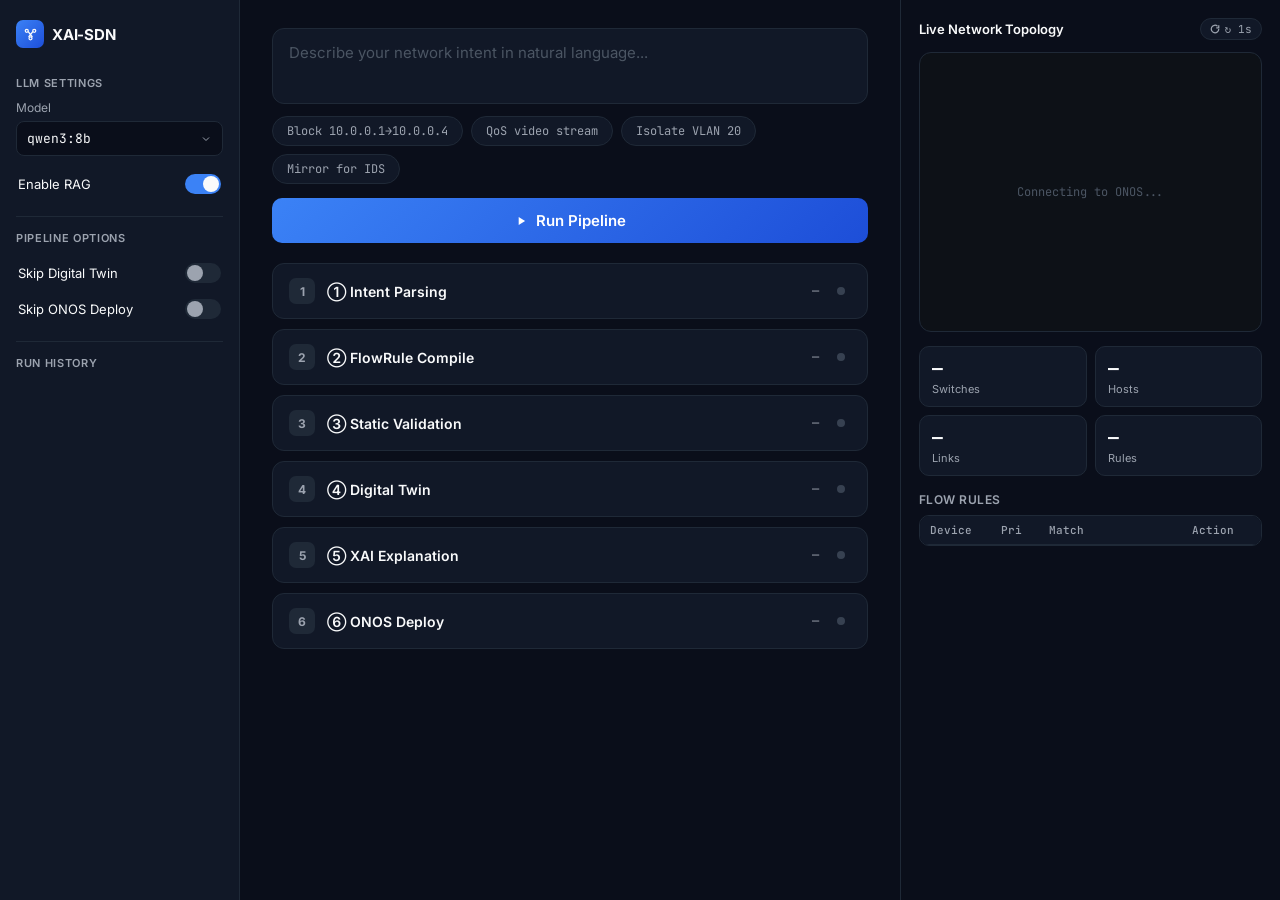
==== endTOend/static/index.html @ b3270e00 "chore(endTOend): reorganize folder structure for readability - Move IMPLEMENTATION.md, PAPER_DIRECTI" ====
<!DOCTYPE html>
<html lang="en">
<head>
  <meta charset="utf-8">
  <meta name="viewport" content="width=device-width, initial-scale=1">
  <title>XAI-SDN Pipeline</title>
  <link rel="preconnect" href="https://fonts.googleapis.com">
  <link href="https://fonts.googleapis.com/css2?family=Inter:wght@400;500;600;700&family=JetBrains+Mono:wght@400;500&display=swap" rel="stylesheet">
  <link rel="stylesheet" href="style.css">
  <script src="https://d3js.org/d3.v7.min.js"></script>
</head>
<body>
<div id="app">

  <!-- ── LEFT SIDEBAR ──────────────────────────────────────── -->
  <aside id="sidebar">
    <div class="sidebar-logo">
      <div class="logo-icon">
        <svg width="15" height="15" viewBox="0 0 24 24" fill="none" stroke="#f9fafb" stroke-width="2">
          <circle cx="6" cy="6" r="2.4"/>
          <circle cx="18" cy="6" r="2.4"/>
          <circle cx="12" cy="18" r="2.4"/>
          <path d="M8 7l7 9M16 7l-7 9"/>
        </svg>
      </div>
      <span class="logo-text">XAI-SDN</span>
    </div>

    <div class="sidebar-section-label">LLM SETTINGS</div>
    <div class="sidebar-field">
      <div class="sidebar-field-label">Model</div>
      <select id="model-select" class="select">
        <optgroup label="Ollama (Local)">
          <option value="qwen3:8b">qwen3:8b</option>
          <option value="gemma3:8b">gemma3:8b</option>
        </optgroup>
        <optgroup label="Gemini (API)">
          <option value="gemini-3.1-flash-lite">gemini-3.1-flash-lite</option>
          <option value="gemini-2.0-flash">gemini-2.0-flash</option>
        </optgroup>
      </select>
    </div>
    <div class="toggle-row">
      <span class="toggle-label">Enable RAG</span>
      <label class="toggle">
        <input type="checkbox" id="toggle-rag" checked>
        <span class="toggle-track"></span>
      </label>
    </div>

    <div class="sidebar-divider"></div>

    <div class="sidebar-section-label">PIPELINE OPTIONS</div>
    <div class="toggle-row">
      <span class="toggle-label">Skip Digital Twin</span>
      <label class="toggle">
        <input type="checkbox" id="toggle-twin">
        <span class="toggle-track"></span>
      </label>
    </div>
    <div class="toggle-row">
      <span class="toggle-label">Skip ONOS Deploy</span>
      <label class="toggle">
        <input type="checkbox" id="toggle-deploy">
        <span class="toggle-track"></span>
      </label>
    </div>

    <div class="sidebar-divider"></div>

    <div class="sidebar-section-label">RUN HISTORY</div>
    <div id="history-list"></div>
  </aside>

  <!-- ── CENTER MAIN ──────────────────────────────────────── -->
  <main id="main">

    <div id="intent-section">
      <textarea
        id="intent-input"
        placeholder="Describe your network intent in natural language..."
      ></textarea>

      <div id="example-chips">
        <div class="example-chip" data-intent="Block all traffic from 10.0.0.1 to 10.0.0.4 on switch 1">Block 10.0.0.1→10.0.0.4</div>
        <div class="example-chip" data-intent="Apply QoS for video streaming from H1 to H4 with 10ms SLA">QoS video stream</div>
        <div class="example-chip" data-intent="Isolate VLAN 20 traffic on switch 2">Isolate VLAN 20</div>
        <div class="example-chip" data-intent="Mirror all traffic on S2 port 3 to port 4 for IDS inspection">Mirror for IDS</div>
      </div>

      <button id="run-btn">
        <svg width="14" height="14" viewBox="0 0 24 24" fill="currentColor"><path d="M8 5v14l11-7z"/></svg>
        Run Pipeline
      </button>
    </div>

    <div id="stages-section">
      <!-- Dynamically rendered by app.js -->
    </div>

    <div id="decision-banner" style="display:none"></div>

  </main>

  <!-- ── RIGHT TOPOLOGY PANEL ─────────────────────────────── -->
  <aside id="topology-panel">
    <div class="topology-header">
      <span class="topology-title">Live Network Topology</span>
      <div class="refresh-badge">
        <svg width="10" height="10" viewBox="0 0 24 24" fill="none" stroke="#9ca3af" stroke-width="3">
          <path d="M21 12a9 9 0 1 1-3-6.7"/><path d="M21 3v6h-6"/>
        </svg>
        <span id="refresh-countdown">↻ 10s</span>
      </div>
    </div>

    <div id="topology-graph">
      <div id="topology-placeholder" class="topo-placeholder">
        Connecting to ONOS...
      </div>
    </div>

    <div id="metrics-grid">
      <div class="metric-card">
        <div class="metric-value" id="metric-switches">—</div>
        <div class="metric-label">Switches</div>
      </div>
      <div class="metric-card">
        <div class="metric-value" id="metric-hosts">—</div>
        <div class="metric-label">Hosts</div>
      </div>
      <div class="metric-card">
        <div class="metric-value" id="metric-links">—</div>
        <div class="metric-label">Links</div>
      </div>
      <div class="metric-card">
        <div class="metric-value" id="metric-rules">—</div>
        <div class="metric-label">Rules</div>
      </div>
    </div>

    <div id="flow-table-section">
      <div class="flow-table-label">FLOW RULES</div>
      <div class="flow-table-wrap">
        <div class="flow-table-header">
          <div>Device</div>
          <div>Pri</div>
          <div>Match</div>
          <div>Action</div>
        </div>
        <div id="flow-table-body"></div>
      </div>
    </div>
  </aside>

</div>
<script src="app.js"></script>
</body>
</html>
---- endTOend/static/style.css ----
/* ── Reset & Base ───────────────────────────────────────────── */
*, *::before, *::after { box-sizing: border-box; margin: 0; padding: 0; }
html, body { height: 100%; }

body {
  background: #0a0e1a;
  color: #f9fafb;
  font-family: 'Inter', sans-serif;
  overflow: hidden;
}

::-webkit-scrollbar { width: 8px; height: 8px; }
::-webkit-scrollbar-thumb { background: #1f2937; border-radius: 4px; }
::-webkit-scrollbar-track { background: transparent; }

@keyframes spin {
  to { transform: rotate(360deg); }
}
@keyframes slideIn {
  from { opacity: 0; transform: translateY(8px); }
  to   { opacity: 1; transform: translateY(0); }
}

/* ── App Layout ─────────────────────────────────────────────── */
#app {
  display: flex;
  height: 100vh;
  width: 100%;
  overflow: hidden;
}

/* ── Left Sidebar ────────────────────────────────────────────── */
#sidebar {
  width: 240px;
  flex-shrink: 0;
  background: #111827;
  border-right: 1px solid #1f2937;
  display: flex;
  flex-direction: column;
  padding: 20px 16px;
  overflow-y: auto;
}

.sidebar-logo {
  display: flex;
  align-items: center;
  gap: 8px;
  margin-bottom: 28px;
}
.logo-icon {
  width: 28px;
  height: 28px;
  border-radius: 7px;
  background: linear-gradient(135deg, #3b82f6, #1d4ed8);
  display: flex;
  align-items: center;
  justify-content: center;
  flex-shrink: 0;
}
.logo-text {
  font-size: 15px;
  font-weight: 700;
  letter-spacing: -0.2px;
}

.sidebar-section-label {
  font-size: 11px;
  font-weight: 600;
  color: #9ca3af;
  letter-spacing: 0.06em;
  margin-bottom: 10px;
}

.sidebar-field { margin-bottom: 10px; }
.sidebar-field-label {
  font-size: 12px;
  color: #9ca3af;
  margin-bottom: 6px;
}

.select {
  width: 100%;
  background: #0a0e1a;
  color: #f9fafb;
  border: 1px solid #1f2937;
  border-radius: 8px;
  padding: 8px 10px;
  font-size: 13px;
  font-family: 'JetBrains Mono', monospace;
  outline: none;
  cursor: pointer;
  appearance: none;
  background-image: url("data:image/svg+xml,%3Csvg xmlns='http://www.w3.org/2000/svg' width='12' height='12' viewBox='0 0 24 24' fill='none' stroke='%239ca3af' stroke-width='2'%3E%3Cpath d='M6 9l6 6 6-6'/%3E%3C/svg%3E");
  background-repeat: no-repeat;
  background-position: right 10px center;
  padding-right: 30px;
}
.select:focus { border-color: #3b82f6; }

/* Toggle switch */
.toggle-row {
  display: flex;
  align-items: center;
  justify-content: space-between;
  padding: 8px 2px;
}
.toggle-label { font-size: 13px; color: #f9fafb; }

.toggle {
  position: relative;
  display: inline-block;
  width: 36px;
  height: 20px;
  flex-shrink: 0;
}
.toggle input { opacity: 0; width: 0; height: 0; }
.toggle-track {
  position: absolute;
  inset: 0;
  background: #1f2937;
  border-radius: 10px;
  cursor: pointer;
  transition: background 0.2s;
}
.toggle-track::after {
  content: '';
  position: absolute;
  width: 16px;
  height: 16px;
  border-radius: 50%;
  background: #9ca3af;
  top: 2px;
  left: 2px;
  transition: transform 0.2s, background 0.2s;
}
.toggle input:checked + .toggle-track { background: #3b82f6; }
.toggle input:checked + .toggle-track::after {
  transform: translateX(16px);
  background: #f9fafb;
}

.sidebar-divider {
  height: 1px;
  background: #1f2937;
  margin: 14px 0;
}

.history-item {
  font-size: 12px;
  font-family: 'JetBrains Mono', monospace;
  color: #9ca3af;
  background: #0a0e1a;
  border: 1px solid #1f2937;
  border-radius: 8px;
  padding: 8px 10px;
  cursor: pointer;
  white-space: nowrap;
  overflow: hidden;
  text-overflow: ellipsis;
  margin-bottom: 6px;
  transition: border-color 0.15s, color 0.15s;
}
.history-item:hover { border-color: #3b82f6; color: #f9fafb; }

/* ── Center Main ─────────────────────────────────────────────── */
#main {
  flex: 1;
  min-width: 0;
  overflow-y: auto;
  padding: 28px 32px;
  display: flex;
  flex-direction: column;
  gap: 20px;
}

#intent-section { display: flex; flex-direction: column; }

#intent-input {
  width: 100%;
  min-height: 76px;
  background: #111827;
  border: 1px solid #1f2937;
  border-radius: 12px;
  padding: 14px 16px;
  color: #f9fafb;
  font-size: 15px;
  font-family: 'Inter', sans-serif;
  resize: none;
  outline: none;
  transition: border-color 0.15s;
}
#intent-input:focus { border-color: #3b82f6; }
#intent-input::placeholder { color: #4b5563; }

#example-chips {
  display: flex;
  gap: 8px;
  margin-top: 12px;
  flex-wrap: wrap;
}
.example-chip {
  font-size: 12px;
  font-family: 'JetBrains Mono', monospace;
  color: #9ca3af;
  background: #111827;
  border: 1px solid #1f2937;
  border-radius: 20px;
  padding: 6px 14px;
  cursor: pointer;
  white-space: nowrap;
  transition: border-color 0.15s, color 0.15s;
  user-select: none;
}
.example-chip:hover { border-color: #3b82f6; color: #f9fafb; }

#run-btn {
  width: 100%;
  margin-top: 14px;
  background: linear-gradient(135deg, #3b82f6, #1d4ed8);
  border: none;
  border-radius: 10px;
  padding: 13px;
  color: #fff;
  font-size: 15px;
  font-weight: 600;
  font-family: 'Inter', sans-serif;
  display: flex;
  align-items: center;
  justify-content: center;
  gap: 8px;
  cursor: pointer;
  transition: filter 0.15s, opacity 0.15s;
}
#run-btn:hover:not(:disabled) { filter: brightness(1.1); }
#run-btn:disabled { opacity: 0.55; cursor: not-allowed; }

/* ── Stage Cards ─────────────────────────────────────────────── */
#stages-section { display: flex; flex-direction: column; gap: 10px; }

.stage-card {
  background: #111827;
  border: 1px solid #1f2937;
  border-radius: 12px;
  overflow: hidden;
  animation: slideIn 0.3s ease backwards;
}
.stage-card.border-running { border-color: #3b82f6; }
.stage-card.border-error   { border-color: #ef4444; }

.stage-header {
  display: flex;
  align-items: center;
  gap: 12px;
  padding: 14px 16px;
  cursor: pointer;
  user-select: none;
  transition: background 0.1s;
}
.stage-header:hover { background: rgba(255,255,255,0.02); }

.stage-badge {
  width: 26px;
  height: 26px;
  border-radius: 7px;
  display: flex;
  align-items: center;
  justify-content: center;
  font-size: 12px;
  font-weight: 700;
  flex-shrink: 0;
  background: #1f2937;
  color: #9ca3af;
  transition: background 0.2s, color 0.2s;
}
.stage-badge.badge-running { background: #3b82f6; color: #f9fafb; }
.stage-badge.badge-done    { background: #10b981; color: #0a0e1a; }
.stage-badge.badge-error   { background: #ef4444; color: #f9fafb; }
.stage-badge.badge-skipped { background: #374151; color: #9ca3af; }

.stage-name {
  flex: 1;
  font-size: 14px;
  font-weight: 600;
}
.stage-time {
  font-size: 12px;
  font-family: 'JetBrains Mono', monospace;
  color: #9ca3af;
  min-width: 40px;
  text-align: right;
}
.stage-icon {
  width: 20px;
  height: 20px;
  display: flex;
  align-items: center;
  justify-content: center;
  flex-shrink: 0;
}

.stage-detail {
  padding: 0 16px 16px 54px;
  font-size: 12px;
  font-family: 'JetBrains Mono', monospace;
  color: #9ca3af;
  line-height: 1.6;
  white-space: pre-wrap;
  overflow-x: auto;
  display: none;
  border-top: 1px solid #1f2937;
  padding-top: 12px;
  margin-top: 0;
}
.stage-detail.open { display: block; }

/* ── Decision Banner ─────────────────────────────────────────── */
#decision-banner {
  border: 1px solid;
  border-radius: 12px;
  padding: 18px 20px;
  display: flex;
  gap: 14px;
  align-items: flex-start;
}
.decision-icon {
  width: 32px;
  height: 32px;
  border-radius: 8px;
  display: flex;
  align-items: center;
  justify-content: center;
  flex-shrink: 0;
}
.decision-title {
  font-size: 14px;
  font-weight: 700;
  margin-bottom: 4px;
}
.decision-reason {
  font-size: 13px;
  color: #d1d5db;
  line-height: 1.5;
}

/* ── Right Topology Panel ────────────────────────────────────── */
#topology-panel {
  width: 380px;
  flex-shrink: 0;
  border-left: 1px solid #1f2937;
  display: flex;
  flex-direction: column;
  overflow-y: auto;
  background: #0a0e1a;
}

.topology-header {
  display: flex;
  align-items: center;
  justify-content: space-between;
  padding: 18px 18px 12px;
}
.topology-title { font-size: 13px; font-weight: 600; }
.refresh-badge {
  font-size: 11px;
  font-family: 'JetBrains Mono', monospace;
  color: #9ca3af;
  background: #111827;
  border: 1px solid #1f2937;
  border-radius: 20px;
  padding: 3px 9px;
  display: flex;
  align-items: center;
  gap: 4px;
}

#topology-graph {
  margin: 0 18px 14px;
  background: #0d1117;
  border: 1px solid #1f2937;
  border-radius: 12px;
  height: 280px;
  position: relative;
  overflow: hidden;
  flex-shrink: 0;
}
.topo-placeholder {
  position: absolute;
  inset: 0;
  display: flex;
  align-items: center;
  justify-content: center;
  font-size: 12px;
  font-family: 'JetBrains Mono', monospace;
  color: #4b5563;
}

#metrics-grid {
  display: grid;
  grid-template-columns: 1fr 1fr;
  gap: 8px;
  padding: 0 18px 16px;
}
.metric-card {
  background: #111827;
  border: 1px solid #1f2937;
  border-radius: 10px;
  padding: 10px 12px;
}
.metric-value {
  font-size: 18px;
  font-weight: 700;
  font-family: 'JetBrains Mono', monospace;
}
.metric-label {
  font-size: 11px;
  color: #9ca3af;
  margin-top: 2px;
}

#flow-table-section { padding: 0 18px 20px; }
.flow-table-label {
  font-size: 12px;
  font-weight: 600;
  color: #9ca3af;
  margin-bottom: 8px;
  letter-spacing: 0.04em;
}
.flow-table-wrap {
  border: 1px solid #1f2937;
  border-radius: 10px;
  overflow: hidden;
  font-size: 11px;
  font-family: 'JetBrains Mono', monospace;
}
.flow-table-header {
  display: grid;
  grid-template-columns: 0.9fr 0.6fr 1.8fr 1fr;
  background: #111827;
}
.flow-table-header > div {
  padding: 7px 10px;
  color: #9ca3af;
  font-weight: 500;
  border-bottom: 1px solid #1f2937;
}
.flow-table-row {
  display: grid;
  grid-template-columns: 0.9fr 0.6fr 1.8fr 1fr;
  border-bottom: 1px solid #1f2937;
}
.flow-table-row:last-child { border-bottom: none; }
.flow-table-row > div { padding: 7px 10px; }
.flow-cell-device { color: #f9fafb; }
.flow-cell-pri { color: #9ca3af; }
.flow-cell-match { color: #d1d5db; }
.flow-cell-action {
  display: flex;
  align-items: center;
  gap: 5px;
}
.flow-action-dot {
  width: 6px;
  height: 6px;
  border-radius: 50%;
  flex-shrink: 0;
}
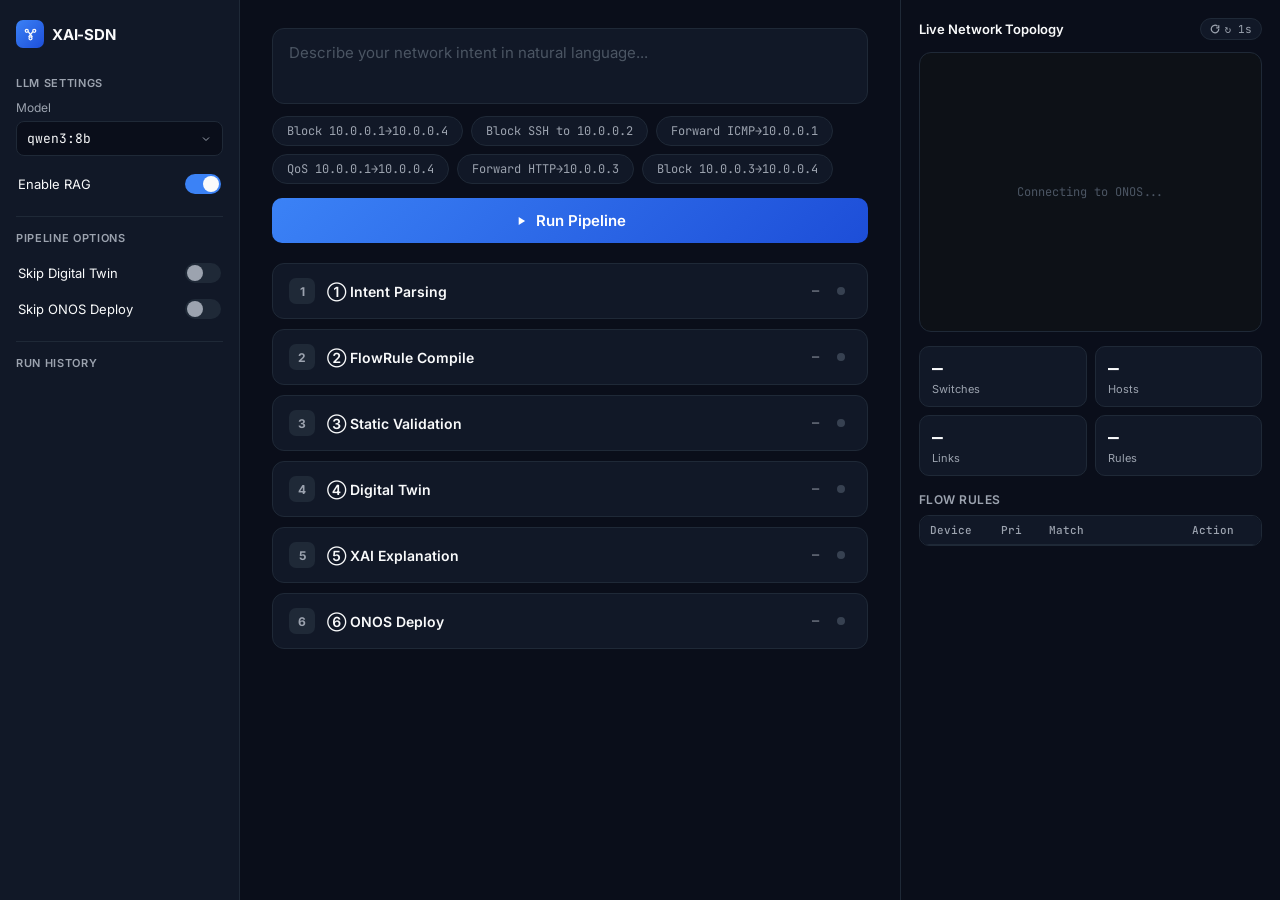
==== commit e5cb41ad: "fix(ui): replace invalid presets with verified working intents 호스트명(H1/H4), 미지원 VLAN, Mirror 액션을 사용하" ====
--- a/endTOend/static/index.html
+++ b/endTOend/static/index.html
@@ -82,10 +82,12 @@
       ></textarea>
 
       <div id="example-chips">
-        <div class="example-chip" data-intent="Block all traffic from 10.0.0.1 to 10.0.0.4 on switch 1">Block 10.0.0.1→10.0.0.4</div>
-        <div class="example-chip" data-intent="Apply QoS for video streaming from H1 to H4 with 10ms SLA">QoS video stream</div>
-        <div class="example-chip" data-intent="Isolate VLAN 20 traffic on switch 2">Isolate VLAN 20</div>
-        <div class="example-chip" data-intent="Mirror all traffic on S2 port 3 to port 4 for IDS inspection">Mirror for IDS</div>
+        <div class="example-chip" data-intent="Block all traffic from 10.0.0.1 to 10.0.0.4 on switch 4">Block 10.0.0.1→10.0.0.4</div>
+        <div class="example-chip" data-intent="Block TCP traffic on port 22 destined for 10.0.0.2 on switch 1">Block SSH to 10.0.0.2</div>
+        <div class="example-chip" data-intent="Forward ICMP traffic destined for 10.0.0.1 through port 3 on switch 1">Forward ICMP→10.0.0.1</div>
+        <div class="example-chip" data-intent="Apply QoS for video streaming from 10.0.0.1 to 10.0.0.4 on switch 1">QoS 10.0.0.1→10.0.0.4</div>
+        <div class="example-chip" data-intent="Forward TCP traffic on port 80 destined for 10.0.0.3 via port 2 on switch 1">Forward HTTP→10.0.0.3</div>
+        <div class="example-chip" data-intent="Block all traffic from 10.0.0.3 to 10.0.0.4 on switch 4">Block 10.0.0.3→10.0.0.4</div>
       </div>
 
       <button id="run-btn">
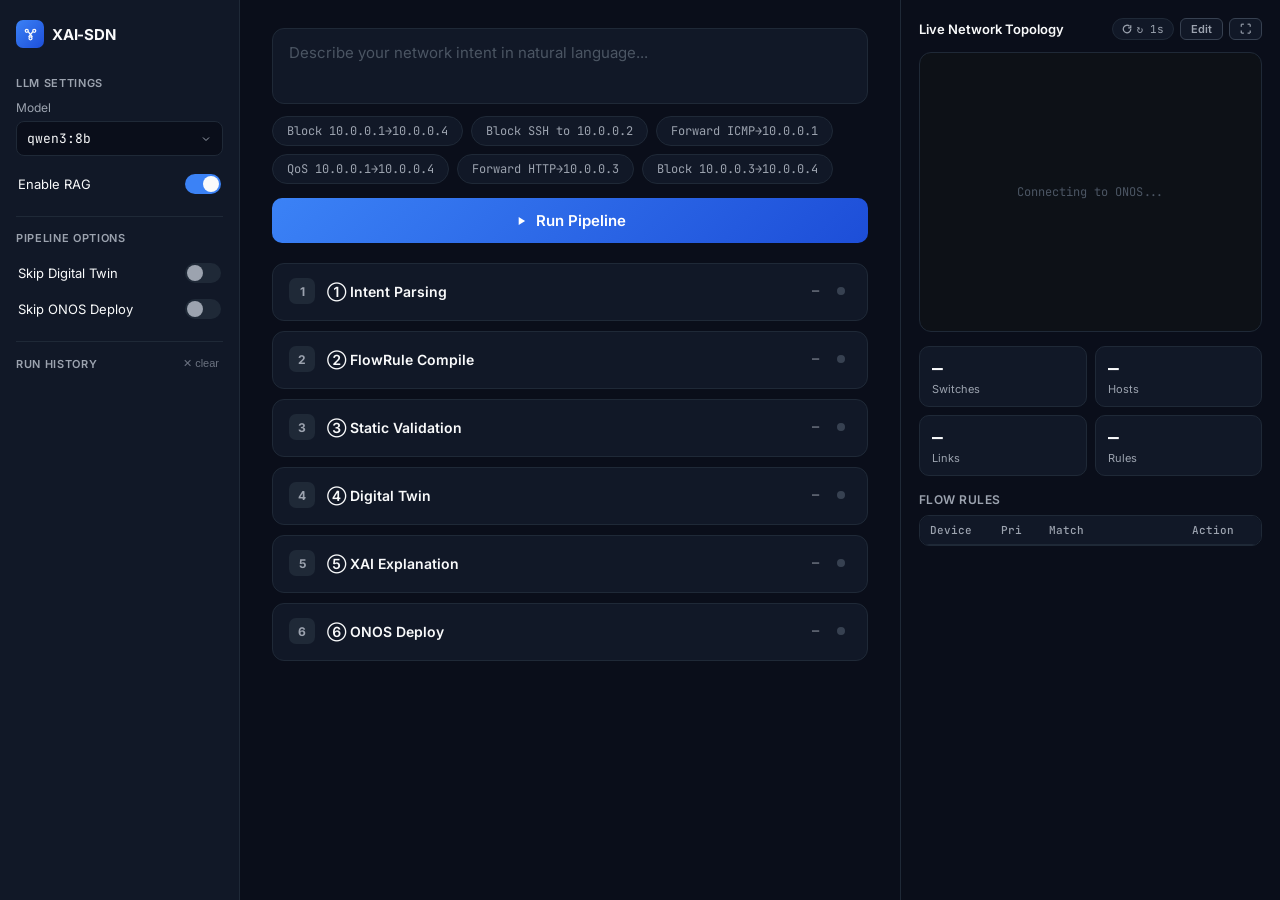
==== commit cd337a73: "feat(custom-topo): custom topology editor — UI, API, twin verifier integration - UI: drag-and-drop t" ====
--- a/endTOend/static/index.html
+++ b/endTOend/static/index.html
@@ -6,6 +6,7 @@
   <title>XAI-SDN Pipeline</title>
   <link rel="preconnect" href="https://fonts.googleapis.com">
   <link href="https://fonts.googleapis.com/css2?family=Inter:wght@400;500;600;700&family=JetBrains+Mono:wght@400;500&display=swap" rel="stylesheet">
+  <link rel="icon" type="image/svg+xml" href="data:image/svg+xml,<svg xmlns='http://www.w3.org/2000/svg' viewBox='0 0 24 24' fill='none' stroke='%233b82f6' stroke-width='2'><circle cx='6' cy='6' r='2.4'/><circle cx='18' cy='6' r='2.4'/><circle cx='12' cy='18' r='2.4'/><path d='M8 7l7 9M16 7l-7 9'/></svg>">
   <link rel="stylesheet" href="style.css">
   <script src="https://d3js.org/d3.v7.min.js"></script>
 </head>
@@ -68,7 +69,10 @@
 
     <div class="sidebar-divider"></div>
 
-    <div class="sidebar-section-label">RUN HISTORY</div>
+    <div style="display:flex;align-items:center;justify-content:space-between">
+      <div class="sidebar-section-label" style="margin-bottom:0">RUN HISTORY</div>
+      <button id="clear-history-btn" title="Clear all history" style="background:none;border:none;cursor:pointer;color:#6b7280;font-size:11px;padding:2px 4px;line-height:1;border-radius:4px" onmouseover="this.style.color='#ef4444'" onmouseout="this.style.color='#6b7280'">✕ clear</button>
+    </div>
     <div id="history-list"></div>
   </aside>
 
@@ -107,12 +111,34 @@
   <!-- ── RIGHT TOPOLOGY PANEL ─────────────────────────────── -->
   <aside id="topology-panel">
     <div class="topology-header">
-      <span class="topology-title">Live Network Topology</span>
-      <div class="refresh-badge">
-        <svg width="10" height="10" viewBox="0 0 24 24" fill="none" stroke="#9ca3af" stroke-width="3">
-          <path d="M21 12a9 9 0 1 1-3-6.7"/><path d="M21 3v6h-6"/>
-        </svg>
-        <span id="refresh-countdown">↻ 10s</span>
+      <span class="topology-title" id="topo-title">Live Network Topology</span>
+      <div style="display:flex;align-items:center;gap:6px">
+        <div id="live-mode-controls" style="display:flex;align-items:center;gap:6px">
+          <div class="refresh-badge">
+            <svg width="10" height="10" viewBox="0 0 24 24" fill="none" stroke="#9ca3af" stroke-width="3">
+              <path d="M21 12a9 9 0 1 1-3-6.7"/><path d="M21 3v6h-6"/>
+            </svg>
+            <span id="refresh-countdown">↻ 1s</span>
+          </div>
+          <button id="topo-edit-btn" class="topo-mode-btn">Edit</button>
+        </div>
+        <button id="topo-fullscreen-btn" class="topo-mode-btn" title="전체화면 (F)">⛶</button>
+      </div>
+    </div>
+
+    <!-- Editor toolbar (hidden in live mode) -->
+    <div id="topo-editor-bar" style="display:none">
+      <div class="tool-group">
+        <button class="tool-btn active" data-tool="select" title="Select &amp; Move">↖</button>
+        <button class="tool-btn" data-tool="switch" title="Add Switch">⬡</button>
+        <button class="tool-btn" data-tool="host" title="Add Host">◎</button>
+        <button class="tool-btn" data-tool="link" title="Draw Link">╌</button>
+        <button class="tool-btn" data-tool="delete" title="Delete">✕</button>
+      </div>
+      <div class="tool-hint" id="tool-hint">Select or drag nodes</div>
+      <div class="tool-actions">
+        <button id="topo-apply-btn" class="topo-apply-btn">Apply</button>
+        <button id="topo-cancel-btn" class="topo-cancel-btn">Cancel</button>
       </div>
     </div>
 
@@ -120,6 +146,12 @@
       <div id="topology-placeholder" class="topo-placeholder">
         Connecting to ONOS...
       </div>
+    </div>
+
+    <!-- Properties panel (edit mode only) -->
+    <div id="topo-props-panel" style="display:none">
+      <div class="flow-table-label" style="padding:0 18px 8px">NODE PROPERTIES</div>
+      <div id="props-content" style="padding:0 18px 16px"></div>
     </div>
 
     <div id="metrics-grid">
@@ -156,6 +188,6 @@
   </aside>
 
 </div>
-<script src="app.js"></script>
+<script src="app.js?v=6"></script>
 </body>
 </html>
--- a/endTOend/static/style.css
+++ b/endTOend/static/style.css
@@ -299,7 +299,7 @@
 }
 
 .stage-detail {
-  padding: 0 16px 16px 54px;
+  padding: 12px 16px 16px 54px;
   font-size: 12px;
   font-family: 'JetBrains Mono', monospace;
   color: #9ca3af;
@@ -308,10 +308,90 @@
   overflow-x: auto;
   display: none;
   border-top: 1px solid #1f2937;
-  padding-top: 12px;
-  margin-top: 0;
 }
 .stage-detail.open { display: block; }
+
+/* 에러 상태 detail은 빨간 톤으로 강조 */
+.stage-card.border-error .stage-detail.open {
+  color: #fca5a5;
+  background: rgba(239, 68, 68, 0.04);
+}
+
+/* ── Stage Progress Bar ──────────────────────────────────────── */
+.stage-progress {
+  height: 2px;
+  background: transparent;
+  overflow: hidden;
+}
+.stage-progress-bar {
+  height: 100%;
+  width: 0;
+  transition: width 0.4s ease, background 0.3s ease;
+}
+
+/* 진행 중: 슬라이딩 애니메이션 */
+@keyframes bar-slide {
+  0%   { transform: translateX(-100%); }
+  100% { transform: translateX(350%); }
+}
+.stage-progress-bar.bar-running {
+  width: 30%;
+  background: #3b82f6;
+  animation: bar-slide 1.4s ease-in-out infinite;
+}
+.stage-progress-bar.bar-done    { width: 100%; background: #10b981; }
+.stage-progress-bar.bar-error   { width: 100%; background: #ef4444; }
+.stage-progress-bar.bar-skipped { width: 100%; background: #4b5563; }
+
+/* ── Live Progress Log ───────────────────────────────────────── */
+.live-log {
+  display: none;
+  margin: 0 16px 12px 54px;
+  padding: 8px 10px;
+  background: #0a0e1a;
+  border: 1px solid #1f2937;
+  border-radius: 8px;
+  max-height: 130px;
+  overflow-y: auto;
+  font-size: 11px;
+  font-family: 'JetBrains Mono', monospace;
+  line-height: 1.7;
+}
+
+/* 완료된 과거 항목 */
+.log-line.done {
+  color: #374151;
+  padding: 1px 6px;
+}
+.log-line.done::before {
+  content: '  ';
+}
+
+/* 현재 진행 중인 항목 — 강조 */
+.log-line.current {
+  color: #e2e8f0;
+  background: rgba(59, 130, 246, 0.1);
+  border-left: 2px solid #3b82f6;
+  border-radius: 0 4px 4px 0;
+  padding: 2px 6px;
+  margin: 1px 0;
+}
+.log-line.current::before {
+  content: '▶ ';
+  color: #3b82f6;
+}
+
+/* ✓ ✗ ⚠ 색상 — current/done 모두 적용 */
+.log-line.log-ok.current  { color: #10b981; border-left-color: #10b981; background: rgba(16,185,129,0.07); }
+.log-line.log-ok.current::before  { color: #10b981; }
+.log-line.log-fail.current { color: #f87171; border-left-color: #ef4444; background: rgba(239,68,68,0.07); }
+.log-line.log-fail.current::before { color: #f87171; }
+.log-line.log-warn.current { color: #fbbf24; border-left-color: #f59e0b; background: rgba(245,158,11,0.07); }
+.log-line.log-warn.current::before { color: #fbbf24; }
+
+.log-line.log-ok.done   { color: #065f46; }
+.log-line.log-fail.done { color: #7f1d1d; }
+.log-line.log-warn.done { color: #78350f; }
 
 /* ── Decision Banner ─────────────────────────────────────────── */
 #decision-banner {
@@ -464,3 +544,210 @@
   border-radius: 50%;
   flex-shrink: 0;
 }
+
+/* ── Topology Editor ──────────────────────────────────────── */
+.topo-mode-btn {
+  font-size: 11px;
+  font-weight: 600;
+  font-family: 'Inter', sans-serif;
+  color: #9ca3af;
+  background: #111827;
+  border: 1px solid #374151;
+  border-radius: 6px;
+  padding: 3px 10px;
+  cursor: pointer;
+  transition: border-color 0.15s, color 0.15s;
+}
+.topo-mode-btn:hover { border-color: #3b82f6; color: #f9fafb; }
+.topo-mode-btn.editing { border-color: #10b981; color: #10b981; }
+
+#topo-editor-bar {
+  display: flex;
+  align-items: center;
+  gap: 6px;
+  padding: 8px 18px;
+  border-bottom: 1px solid #1f2937;
+  flex-wrap: nowrap;
+}
+
+.tool-group {
+  display: flex;
+  gap: 4px;
+  flex-shrink: 0;
+}
+
+.tool-btn {
+  width: 28px;
+  height: 28px;
+  background: #0a0e1a;
+  border: 1px solid #374151;
+  border-radius: 6px;
+  color: #9ca3af;
+  font-size: 13px;
+  cursor: pointer;
+  display: flex;
+  align-items: center;
+  justify-content: center;
+  transition: border-color 0.15s, color 0.15s, background 0.15s;
+  flex-shrink: 0;
+}
+.tool-btn:hover { border-color: #3b82f6; color: #f9fafb; }
+.tool-btn.active {
+  background: #1e3a5f;
+  border-color: #3b82f6;
+  color: #60a5fa;
+}
+
+.tool-hint {
+  flex: 1;
+  font-size: 10px;
+  font-family: 'JetBrains Mono', monospace;
+  color: #4b5563;
+  min-width: 0;
+  overflow: hidden;
+  text-overflow: ellipsis;
+  white-space: nowrap;
+}
+
+.tool-actions {
+  display: flex;
+  gap: 4px;
+  flex-shrink: 0;
+}
+
+.topo-apply-btn {
+  font-size: 11px;
+  font-weight: 600;
+  font-family: 'Inter', sans-serif;
+  background: #065f46;
+  border: 1px solid #10b981;
+  border-radius: 6px;
+  color: #10b981;
+  padding: 4px 10px;
+  cursor: pointer;
+  transition: filter 0.15s;
+}
+.topo-apply-btn:hover { filter: brightness(1.2); }
+
+.topo-cancel-btn {
+  font-size: 11px;
+  font-weight: 600;
+  font-family: 'Inter', sans-serif;
+  background: #1c0f0f;
+  border: 1px solid #ef4444;
+  border-radius: 6px;
+  color: #ef4444;
+  padding: 4px 10px;
+  cursor: pointer;
+  transition: filter 0.15s;
+}
+.topo-cancel-btn:hover { filter: brightness(1.2); }
+
+/* Node properties panel */
+#topo-props-panel {
+  border-top: 1px solid #1f2937;
+  padding-top: 16px;
+}
+
+.props-hint {
+  font-size: 11px;
+  font-family: 'JetBrains Mono', monospace;
+  color: #374151;
+  text-align: center;
+  padding: 8px 0;
+}
+
+.props-field {
+  margin-bottom: 10px;
+}
+.props-field-label {
+  font-size: 10px;
+  font-weight: 600;
+  color: #6b7280;
+  letter-spacing: 0.05em;
+  margin-bottom: 4px;
+  text-transform: uppercase;
+}
+.props-input {
+  width: 100%;
+  background: #0a0e1a;
+  border: 1px solid #1f2937;
+  border-radius: 6px;
+  padding: 6px 8px;
+  color: #f9fafb;
+  font-size: 12px;
+  font-family: 'JetBrains Mono', monospace;
+  outline: none;
+  transition: border-color 0.15s;
+}
+.props-input:focus { border-color: #3b82f6; }
+
+.props-delete-btn {
+  width: 100%;
+  margin-top: 12px;
+  background: transparent;
+  border: 1px solid #374151;
+  border-radius: 6px;
+  color: #6b7280;
+  font-size: 11px;
+  font-family: 'Inter', sans-serif;
+  padding: 6px;
+  cursor: pointer;
+  transition: border-color 0.15s, color 0.15s;
+}
+.props-delete-btn:hover { border-color: #ef4444; color: #ef4444; }
+
+.props-section-title {
+  font-size: 10px;
+  font-weight: 600;
+  color: #4b5563;
+  letter-spacing: 0.05em;
+  text-transform: uppercase;
+  margin: 14px 0 8px;
+  padding-top: 12px;
+  border-top: 1px solid #1f2937;
+}
+
+/* ── Topology Fullscreen ──────────────────────────────── */
+#topology-panel.fullscreen {
+  position: fixed;
+  inset: 0;
+  z-index: 200;
+  width: 100% !important;
+  height: 100%;
+  border-left: none;
+  overflow-y: auto;
+}
+#topology-panel.fullscreen #topology-graph {
+  flex: 1;
+  height: auto;
+  min-height: 0;
+  margin: 0 18px;
+}
+#topology-panel.fullscreen #topo-props-panel {
+  max-height: 220px;
+  overflow-y: auto;
+}
+#topology-panel.fullscreen #metrics-grid {
+  grid-template-columns: repeat(4, 1fr);
+}
+
+/* ── Lasso rect (shift+drag editor) ──────────────────── */
+#lasso-rect {
+  fill: rgba(239, 68, 68, 0.07);
+  stroke: #ef4444;
+  stroke-width: 1.5px;
+  stroke-dasharray: 5,3;
+  pointer-events: none;
+}
+
+/* custom topology badge on live mode */
+.custom-topo-badge {
+  font-size: 10px;
+  font-family: 'JetBrains Mono', monospace;
+  background: #0c2340;
+  border: 1px solid #1d4ed8;
+  color: #60a5fa;
+  border-radius: 4px;
+  padding: 2px 6px;
+}
